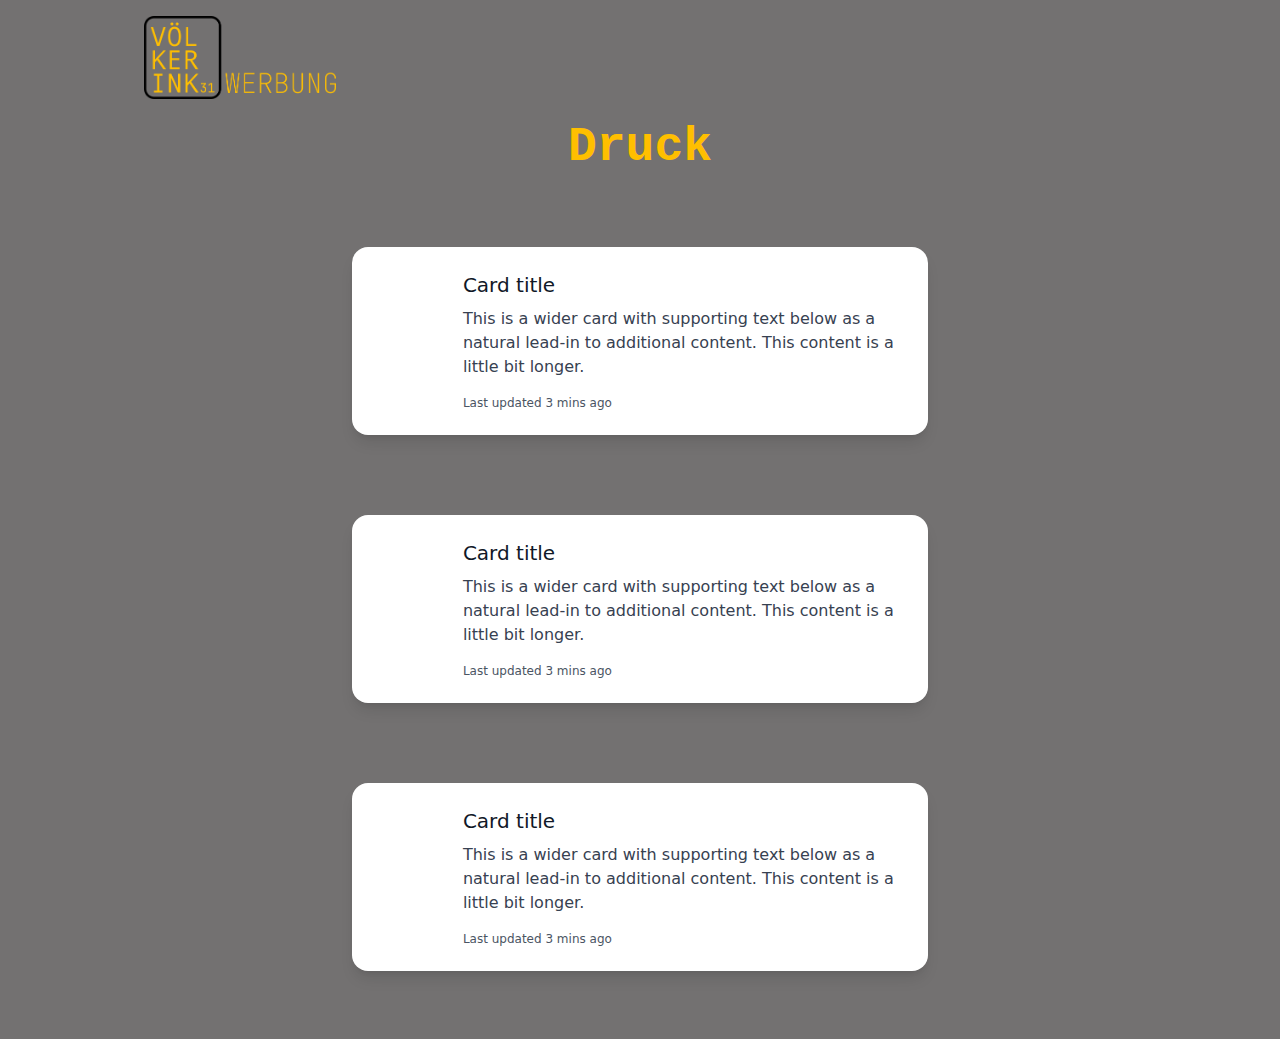
==== druck.html @ 5b6da989 "first stable version" ====
<!DOCTYPE html>
<html lang="de">
    <head>
        <meta charset="UTF-8">
        <meta name="viewport" content="width=device-width, initial-scale=1.0">
        <meta name="description" content="TODO">
        <link rel="stylesheet" href="styles/main.css">
        <title>Druck - Völkerink Werbung</title>
    </head>

    <body class="body">
        <!--Header Logo-->
        <div class="flex w-48">
            <a href="index.html"><img src="resources/logo.png"/></a>
        </div>

        <div class="py-6 top-0 left-1/2">
            <h2 class="subPageHeading">Druck</h2>
        </div>

        <!--Cards-->
        <div class="py-3">

            <div class="horizontelCardContainer">
                <div class="horizontelCard">
                    <img class="horizontelCardImg" src="https://mdbootstrap.com/wp-content/uploads/2020/06/vertical.jpg" alt="" />
                    <article class="horizontelCardTextContainer">
                        <h5 class="horizontelCardHeading">Card title</h5>
                        <p class="horizontelCardText">
                            This is a wider card with supporting text below as a natural lead-in to additional content. This content is a little bit longer.
                        </p>
                        <p class="text-gray-600 text-xs">Last updated 3 mins ago</p>
                  </article>
                </div>
            </div>

            <div class="horizontelCardContainer">
                <div class="horizontelCard">
                    <img class="horizontelCardImg" src="https://mdbootstrap.com/wp-content/uploads/2020/06/vertical.jpg" alt="" />
                    <article class="horizontelCardTextContainer">
                        <h5 class="horizontelCardHeading">Card title</h5>
                        <p class="horizontelCardText">
                            This is a wider card with supporting text below as a natural lead-in to additional content. This content is a little bit longer.
                        </p>
                        <p class="text-gray-600 text-xs">Last updated 3 mins ago</p>
                    </article>
                </div>
            </div>

            <div class="horizontelCardContainer">
                <div class="horizontelCard">
                    <img class="horizontelCardImg" src="https://mdbootstrap.com/wp-content/uploads/2020/06/vertical.jpg" alt="" />
                    <article class="horizontelCardTextContainer">
                        <h5 class="horizontelCardHeading">Card title</h5>
                        <p class="horizontelCardText">
                            This is a wider card with supporting text below as a natural lead-in to additional content. This content is a little bit longer.
                        </p>
                        <p class="text-gray-600 text-xs">Last updated 3 mins ago</p>
                  </article>
                </div>
            </div>
        </div>
        
    </body>
</html>
---- styles/main.css ----
/*
! tailwindcss v3.2.4 | MIT License | https://tailwindcss.com
*/

/*
1. Prevent padding and border from affecting element width. (https://github.com/mozdevs/cssremedy/issues/4)
2. Allow adding a border to an element by just adding a border-width. (https://github.com/tailwindcss/tailwindcss/pull/116)
*/

*,
::before,
::after {
  box-sizing: border-box;
  /* 1 */
  border-width: 0;
  /* 2 */
  border-style: solid;
  /* 2 */
  border-color: #e5e7eb;
  /* 2 */
}

::before,
::after {
  --tw-content: '';
}

/*
1. Use a consistent sensible line-height in all browsers.
2. Prevent adjustments of font size after orientation changes in iOS.
3. Use a more readable tab size.
4. Use the user's configured `sans` font-family by default.
5. Use the user's configured `sans` font-feature-settings by default.
*/

html {
  line-height: 1.5;
  /* 1 */
  -webkit-text-size-adjust: 100%;
  /* 2 */
  -moz-tab-size: 4;
  /* 3 */
  -o-tab-size: 4;
     tab-size: 4;
  /* 3 */
  font-family: ui-sans-serif, system-ui, -apple-system, BlinkMacSystemFont, "Segoe UI", Roboto, "Helvetica Neue", Arial, "Noto Sans", sans-serif, "Apple Color Emoji", "Segoe UI Emoji", "Segoe UI Symbol", "Noto Color Emoji";
  /* 4 */
  font-feature-settings: normal;
  /* 5 */
}

/*
1. Remove the margin in all browsers.
2. Inherit line-height from `html` so users can set them as a class directly on the `html` element.
*/

body {
  margin: 0;
  /* 1 */
  line-height: inherit;
  /* 2 */
}

/*
1. Add the correct height in Firefox.
2. Correct the inheritance of border color in Firefox. (https://bugzilla.mozilla.org/show_bug.cgi?id=190655)
3. Ensure horizontal rules are visible by default.
*/

hr {
  height: 0;
  /* 1 */
  color: inherit;
  /* 2 */
  border-top-width: 1px;
  /* 3 */
}

/*
Add the correct text decoration in Chrome, Edge, and Safari.
*/

abbr:where([title]) {
  -webkit-text-decoration: underline dotted;
          text-decoration: underline dotted;
}

/*
Remove the default font size and weight for headings.
*/

h1,
h2,
h3,
h4,
h5,
h6 {
  font-size: inherit;
  font-weight: inherit;
}

/*
Reset links to optimize for opt-in styling instead of opt-out.
*/

a {
  color: inherit;
  text-decoration: inherit;
}

/*
Add the correct font weight in Edge and Safari.
*/

b,
strong {
  font-weight: bolder;
}

/*
1. Use the user's configured `mono` font family by default.
2. Correct the odd `em` font sizing in all browsers.
*/

code,
kbd,
samp,
pre {
  font-family: ui-monospace, SFMono-Regular, Menlo, Monaco, Consolas, "Liberation Mono", "Courier New", monospace;
  /* 1 */
  font-size: 1em;
  /* 2 */
}

/*
Add the correct font size in all browsers.
*/

small {
  font-size: 80%;
}

/*
Prevent `sub` and `sup` elements from affecting the line height in all browsers.
*/

sub,
sup {
  font-size: 75%;
  line-height: 0;
  position: relative;
  vertical-align: baseline;
}

sub {
  bottom: -0.25em;
}

sup {
  top: -0.5em;
}

/*
1. Remove text indentation from table contents in Chrome and Safari. (https://bugs.chromium.org/p/chromium/issues/detail?id=999088, https://bugs.webkit.org/show_bug.cgi?id=201297)
2. Correct table border color inheritance in all Chrome and Safari. (https://bugs.chromium.org/p/chromium/issues/detail?id=935729, https://bugs.webkit.org/show_bug.cgi?id=195016)
3. Remove gaps between table borders by default.
*/

table {
  text-indent: 0;
  /* 1 */
  border-color: inherit;
  /* 2 */
  border-collapse: collapse;
  /* 3 */
}

/*
1. Change the font styles in all browsers.
2. Remove the margin in Firefox and Safari.
3. Remove default padding in all browsers.
*/

button,
input,
optgroup,
select,
textarea {
  font-family: inherit;
  /* 1 */
  font-size: 100%;
  /* 1 */
  font-weight: inherit;
  /* 1 */
  line-height: inherit;
  /* 1 */
  color: inherit;
  /* 1 */
  margin: 0;
  /* 2 */
  padding: 0;
  /* 3 */
}

/*
Remove the inheritance of text transform in Edge and Firefox.
*/

button,
select {
  text-transform: none;
}

/*
1. Correct the inability to style clickable types in iOS and Safari.
2. Remove default button styles.
*/

button,
[type='button'],
[type='reset'],
[type='submit'] {
  -webkit-appearance: button;
  /* 1 */
  background-color: transparent;
  /* 2 */
  background-image: none;
  /* 2 */
}

/*
Use the modern Firefox focus style for all focusable elements.
*/

:-moz-focusring {
  outline: auto;
}

/*
Remove the additional `:invalid` styles in Firefox. (https://github.com/mozilla/gecko-dev/blob/2f9eacd9d3d995c937b4251a5557d95d494c9be1/layout/style/res/forms.css#L728-L737)
*/

:-moz-ui-invalid {
  box-shadow: none;
}

/*
Add the correct vertical alignment in Chrome and Firefox.
*/

progress {
  vertical-align: baseline;
}

/*
Correct the cursor style of increment and decrement buttons in Safari.
*/

::-webkit-inner-spin-button,
::-webkit-outer-spin-button {
  height: auto;
}

/*
1. Correct the odd appearance in Chrome and Safari.
2. Correct the outline style in Safari.
*/

[type='search'] {
  -webkit-appearance: textfield;
  /* 1 */
  outline-offset: -2px;
  /* 2 */
}

/*
Remove the inner padding in Chrome and Safari on macOS.
*/

::-webkit-search-decoration {
  -webkit-appearance: none;
}

/*
1. Correct the inability to style clickable types in iOS and Safari.
2. Change font properties to `inherit` in Safari.
*/

::-webkit-file-upload-button {
  -webkit-appearance: button;
  /* 1 */
  font: inherit;
  /* 2 */
}

/*
Add the correct display in Chrome and Safari.
*/

summary {
  display: list-item;
}

/*
Removes the default spacing and border for appropriate elements.
*/

blockquote,
dl,
dd,
h1,
h2,
h3,
h4,
h5,
h6,
hr,
figure,
p,
pre {
  margin: 0;
}

fieldset {
  margin: 0;
  padding: 0;
}

legend {
  padding: 0;
}

ol,
ul,
menu {
  list-style: none;
  margin: 0;
  padding: 0;
}

/*
Prevent resizing textareas horizontally by default.
*/

textarea {
  resize: vertical;
}

/*
1. Reset the default placeholder opacity in Firefox. (https://github.com/tailwindlabs/tailwindcss/issues/3300)
2. Set the default placeholder color to the user's configured gray 400 color.
*/

input::-moz-placeholder, textarea::-moz-placeholder {
  opacity: 1;
  /* 1 */
  color: #9ca3af;
  /* 2 */
}

input::placeholder,
textarea::placeholder {
  opacity: 1;
  /* 1 */
  color: #9ca3af;
  /* 2 */
}

/*
Set the default cursor for buttons.
*/

button,
[role="button"] {
  cursor: pointer;
}

/*
Make sure disabled buttons don't get the pointer cursor.
*/

:disabled {
  cursor: default;
}

/*
1. Make replaced elements `display: block` by default. (https://github.com/mozdevs/cssremedy/issues/14)
2. Add `vertical-align: middle` to align replaced elements more sensibly by default. (https://github.com/jensimmons/cssremedy/issues/14#issuecomment-634934210)
   This can trigger a poorly considered lint error in some tools but is included by design.
*/

img,
svg,
video,
canvas,
audio,
iframe,
embed,
object {
  display: block;
  /* 1 */
  vertical-align: middle;
  /* 2 */
}

/*
Constrain images and videos to the parent width and preserve their intrinsic aspect ratio. (https://github.com/mozdevs/cssremedy/issues/14)
*/

img,
video {
  max-width: 100%;
  height: auto;
}

/* Make elements with the HTML hidden attribute stay hidden by default */

[hidden] {
  display: none;
}

*, ::before, ::after {
  --tw-border-spacing-x: 0;
  --tw-border-spacing-y: 0;
  --tw-translate-x: 0;
  --tw-translate-y: 0;
  --tw-rotate: 0;
  --tw-skew-x: 0;
  --tw-skew-y: 0;
  --tw-scale-x: 1;
  --tw-scale-y: 1;
  --tw-pan-x:  ;
  --tw-pan-y:  ;
  --tw-pinch-zoom:  ;
  --tw-scroll-snap-strictness: proximity;
  --tw-ordinal:  ;
  --tw-slashed-zero:  ;
  --tw-numeric-figure:  ;
  --tw-numeric-spacing:  ;
  --tw-numeric-fraction:  ;
  --tw-ring-inset:  ;
  --tw-ring-offset-width: 0px;
  --tw-ring-offset-color: #fff;
  --tw-ring-color: rgb(59 130 246 / 0.5);
  --tw-ring-offset-shadow: 0 0 #0000;
  --tw-ring-shadow: 0 0 #0000;
  --tw-shadow: 0 0 #0000;
  --tw-shadow-colored: 0 0 #0000;
  --tw-blur:  ;
  --tw-brightness:  ;
  --tw-contrast:  ;
  --tw-grayscale:  ;
  --tw-hue-rotate:  ;
  --tw-invert:  ;
  --tw-saturate:  ;
  --tw-sepia:  ;
  --tw-drop-shadow:  ;
  --tw-backdrop-blur:  ;
  --tw-backdrop-brightness:  ;
  --tw-backdrop-contrast:  ;
  --tw-backdrop-grayscale:  ;
  --tw-backdrop-hue-rotate:  ;
  --tw-backdrop-invert:  ;
  --tw-backdrop-opacity:  ;
  --tw-backdrop-saturate:  ;
  --tw-backdrop-sepia:  ;
}

::backdrop {
  --tw-border-spacing-x: 0;
  --tw-border-spacing-y: 0;
  --tw-translate-x: 0;
  --tw-translate-y: 0;
  --tw-rotate: 0;
  --tw-skew-x: 0;
  --tw-skew-y: 0;
  --tw-scale-x: 1;
  --tw-scale-y: 1;
  --tw-pan-x:  ;
  --tw-pan-y:  ;
  --tw-pinch-zoom:  ;
  --tw-scroll-snap-strictness: proximity;
  --tw-ordinal:  ;
  --tw-slashed-zero:  ;
  --tw-numeric-figure:  ;
  --tw-numeric-spacing:  ;
  --tw-numeric-fraction:  ;
  --tw-ring-inset:  ;
  --tw-ring-offset-width: 0px;
  --tw-ring-offset-color: #fff;
  --tw-ring-color: rgb(59 130 246 / 0.5);
  --tw-ring-offset-shadow: 0 0 #0000;
  --tw-ring-shadow: 0 0 #0000;
  --tw-shadow: 0 0 #0000;
  --tw-shadow-colored: 0 0 #0000;
  --tw-blur:  ;
  --tw-brightness:  ;
  --tw-contrast:  ;
  --tw-grayscale:  ;
  --tw-hue-rotate:  ;
  --tw-invert:  ;
  --tw-saturate:  ;
  --tw-sepia:  ;
  --tw-drop-shadow:  ;
  --tw-backdrop-blur:  ;
  --tw-backdrop-brightness:  ;
  --tw-backdrop-contrast:  ;
  --tw-backdrop-grayscale:  ;
  --tw-backdrop-hue-rotate:  ;
  --tw-backdrop-invert:  ;
  --tw-backdrop-opacity:  ;
  --tw-backdrop-saturate:  ;
  --tw-backdrop-sepia:  ;
}

.body {
  width: 100%;
  margin-right: auto;
  margin-left: auto;
}

@media (min-width: 640px) {
  .body {
    max-width: 640px;
  }
}

@media (min-width: 768px) {
  .body {
    max-width: 768px;
  }
}

@media (min-width: 1024px) {
  .body {
    max-width: 1024px;
  }
}

@media (min-width: 1280px) {
  .body {
    max-width: 1280px;
  }
}

@media (min-width: 1536px) {
  .body {
    max-width: 1536px;
  }
}

.body {
  margin-left: auto;
  margin-right: auto;
  max-width: 64rem;
  --tw-bg-opacity: 1;
  background-color: rgb(115 113 113 / var(--tw-bg-opacity));
  padding: 1rem;
}

.card {
  max-width: 24rem;
  overflow: hidden;
  border-radius: 1rem;
  --tw-bg-opacity: 1;
  background-color: rgb(255 255 255 / var(--tw-bg-opacity));
  --tw-shadow: 0 10px 15px -3px rgb(0 0 0 / 0.1), 0 4px 6px -4px rgb(0 0 0 / 0.1);
  --tw-shadow-colored: 0 10px 15px -3px var(--tw-shadow-color), 0 4px 6px -4px var(--tw-shadow-color);
  box-shadow: var(--tw-ring-offset-shadow, 0 0 #0000), var(--tw-ring-shadow, 0 0 #0000), var(--tw-shadow);
  transition-property: all;
  transition-duration: 300ms;
  transition-timing-function: cubic-bezier(0.4, 0, 0.2, 1);
}

.card:hover {
  border-radius: 1.5rem;
}

.horizontelCard {
  display: flex;
  max-width: 24rem;
  flex-direction: column;
  overflow: hidden;
  border-radius: 1rem;
  --tw-bg-opacity: 1;
  background-color: rgb(255 255 255 / var(--tw-bg-opacity));
  --tw-shadow: 0 10px 15px -3px rgb(0 0 0 / 0.1), 0 4px 6px -4px rgb(0 0 0 / 0.1);
  --tw-shadow-colored: 0 10px 15px -3px var(--tw-shadow-color), 0 4px 6px -4px var(--tw-shadow-color);
  box-shadow: var(--tw-ring-offset-shadow, 0 0 #0000), var(--tw-ring-shadow, 0 0 #0000), var(--tw-shadow);
  transition-property: all;
  transition-duration: 700ms;
  transition-timing-function: cubic-bezier(0.4, 0, 0.2, 1);
}

.horizontelCard:hover {
  border-radius: 1.5rem;
}

@media (min-width: 768px) {
  .horizontelCard {
    max-width: 36rem;
    flex-direction: row;
  }
}

.horizontelCardContainer {
  display: flex;
  justify-content: center;
  padding-top: 2.5rem;
  padding-bottom: 2.5rem;
  transition-property: all;
  transition-duration: 700ms;
  transition-timing-function: cubic-bezier(0.4, 0, 0.2, 1);
}

.horizontelCardContainer:hover {
  --tw-scale-x: 1.05;
  --tw-scale-y: 1.05;
  transform: translate(var(--tw-translate-x), var(--tw-translate-y)) rotate(var(--tw-rotate)) skewX(var(--tw-skew-x)) skewY(var(--tw-skew-y)) scaleX(var(--tw-scale-x)) scaleY(var(--tw-scale-y));
}

.horizontelCardImg {
  height: 24rem;
  width: 100%;
  border-top-left-radius: 0.5rem;
  border-top-right-radius: 0.5rem;
  -o-object-fit: cover;
     object-fit: cover;
}

@media (min-width: 768px) {
  .horizontelCardImg {
    height: auto;
    width: 12rem;
    border-radius: 0px;
    border-top-left-radius: 0.5rem;
    border-bottom-left-radius: 0.5rem;
  }
}

.horizontelCardTextContainer {
  display: flex;
  flex-direction: column;
  justify-content: flex-start;
  padding: 1.5rem;
}

.horizontelCardText {
  margin-bottom: 1rem;
  font-size: 1rem;
  line-height: 1.5rem;
  --tw-text-opacity: 1;
  color: rgb(55 65 81 / var(--tw-text-opacity));
}

.horizontelCardHeading {
  margin-bottom: 0.5rem;
  font-size: 1.25rem;
  line-height: 1.75rem;
  font-weight: 500;
  --tw-text-opacity: 1;
  color: rgb(17 24 39 / var(--tw-text-opacity));
}

.button {
  display: inline-block;
  border-radius: 0.25rem;
  --tw-bg-opacity: 1;
  background-color: rgb(255 191 0 / var(--tw-bg-opacity));
  padding-left: 1.5rem;
  padding-right: 1.5rem;
  padding-top: 0.625rem;
  padding-bottom: 0.625rem;
  font-size: 0.75rem;
  line-height: 1rem;
  font-weight: 500;
  text-transform: uppercase;
  line-height: 1.25;
  --tw-text-opacity: 1;
  color: rgb(55 65 81 / var(--tw-text-opacity));
  --tw-shadow: 0 4px 6px -1px rgb(0 0 0 / 0.1), 0 2px 4px -2px rgb(0 0 0 / 0.1);
  --tw-shadow-colored: 0 4px 6px -1px var(--tw-shadow-color), 0 2px 4px -2px var(--tw-shadow-color);
  box-shadow: var(--tw-ring-offset-shadow, 0 0 #0000), var(--tw-ring-shadow, 0 0 #0000), var(--tw-shadow);
  transition-property: all;
  transition-duration: 150ms;
  transition-timing-function: cubic-bezier(0.4, 0, 0.2, 1);
}

.button:hover {
  --tw-bg-opacity: 1;
  background-color: rgb(202 138 4 / var(--tw-bg-opacity));
  --tw-shadow: 0 10px 15px -3px rgb(0 0 0 / 0.1), 0 4px 6px -4px rgb(0 0 0 / 0.1);
  --tw-shadow-colored: 0 10px 15px -3px var(--tw-shadow-color), 0 4px 6px -4px var(--tw-shadow-color);
  box-shadow: var(--tw-ring-offset-shadow, 0 0 #0000), var(--tw-ring-shadow, 0 0 #0000), var(--tw-shadow);
}

.button:focus {
  --tw-bg-opacity: 1;
  background-color: rgb(133 77 14 / var(--tw-bg-opacity));
  --tw-shadow: 0 10px 15px -3px rgb(0 0 0 / 0.1), 0 4px 6px -4px rgb(0 0 0 / 0.1);
  --tw-shadow-colored: 0 10px 15px -3px var(--tw-shadow-color), 0 4px 6px -4px var(--tw-shadow-color);
  box-shadow: var(--tw-ring-offset-shadow, 0 0 #0000), var(--tw-ring-shadow, 0 0 #0000), var(--tw-shadow);
  outline: 2px solid transparent;
  outline-offset: 2px;
  --tw-ring-offset-shadow: var(--tw-ring-inset) 0 0 0 var(--tw-ring-offset-width) var(--tw-ring-offset-color);
  --tw-ring-shadow: var(--tw-ring-inset) 0 0 0 calc(0px + var(--tw-ring-offset-width)) var(--tw-ring-color);
  box-shadow: var(--tw-ring-offset-shadow), var(--tw-ring-shadow), var(--tw-shadow, 0 0 #0000);
}

.button:active {
  --tw-bg-opacity: 1;
  background-color: rgb(113 63 18 / var(--tw-bg-opacity));
  --tw-shadow: 0 10px 15px -3px rgb(0 0 0 / 0.1), 0 4px 6px -4px rgb(0 0 0 / 0.1);
  --tw-shadow-colored: 0 10px 15px -3px var(--tw-shadow-color), 0 4px 6px -4px var(--tw-shadow-color);
  box-shadow: var(--tw-ring-offset-shadow, 0 0 #0000), var(--tw-ring-shadow, 0 0 #0000), var(--tw-shadow);
}

.img {
  --tw-scale-x: 1;
  --tw-scale-y: 1;
  transform: translate(var(--tw-translate-x), var(--tw-translate-y)) rotate(var(--tw-rotate)) skewX(var(--tw-skew-x)) skewY(var(--tw-skew-y)) scaleX(var(--tw-scale-x)) scaleY(var(--tw-scale-y));
  border-radius: 0.75rem;
  --tw-shadow: 0 10px 15px -3px rgb(0 0 0 / 0.1), 0 4px 6px -4px rgb(0 0 0 / 0.1);
  --tw-shadow-colored: 0 10px 15px -3px var(--tw-shadow-color), 0 4px 6px -4px var(--tw-shadow-color);
  box-shadow: var(--tw-ring-offset-shadow, 0 0 #0000), var(--tw-ring-shadow, 0 0 #0000), var(--tw-shadow);
  transition-property: all;
  transition-duration: 300ms;
  transition-timing-function: cubic-bezier(0.4, 0, 0.2, 1);
}

.heading {
  margin-bottom: 0.5rem;
  font-size: 1.25rem;
  line-height: 1.75rem;
  font-weight: 500;
  --tw-text-opacity: 1;
  color: rgb(17 24 39 / var(--tw-text-opacity));
  transition-property: all;
  transition-duration: 150ms;
  transition-timing-function: cubic-bezier(0.4, 0, 0.2, 1);
}

.subPageHeading {
  text-align: center;
  font-family: ui-monospace, SFMono-Regular, Menlo, Monaco, Consolas, "Liberation Mono", "Courier New", monospace;
  font-size: 1.875rem;
  line-height: 2.25rem;
  font-weight: 800;
  --tw-text-opacity: 1;
  color: rgb(255 191 0 / var(--tw-text-opacity));
}

@media (min-width: 640px) {
  .subPageHeading {
    font-size: 3rem;
    line-height: 1;
  }
}

.top-0 {
  top: 0px;
}

.left-1\/2 {
  left: 50%;
}

.m-auto {
  margin: auto;
}

.mb-4 {
  margin-bottom: 1rem;
}

.mb-2 {
  margin-bottom: 0.5rem;
}

.flex {
  display: flex;
}

.max-h-12 {
  max-height: 3rem;
}

.w-48 {
  width: 12rem;
}

.max-w-full {
  max-width: 100%;
}

.basis-1\/2 {
  flex-basis: 50%;
}

.flex-col {
  flex-direction: column;
}

.items-center {
  align-items: center;
}

.justify-center {
  justify-content: center;
}

.border-t-2 {
  border-top-width: 2px;
}

.border-t-yellow-500 {
  --tw-border-opacity: 1;
  border-top-color: rgb(234 179 8 / var(--tw-border-opacity));
}

.p-6 {
  padding: 1.5rem;
}

.py-6 {
  padding-top: 1.5rem;
  padding-bottom: 1.5rem;
}

.py-3 {
  padding-top: 0.75rem;
  padding-bottom: 0.75rem;
}

.py-10 {
  padding-top: 2.5rem;
  padding-bottom: 2.5rem;
}

.px-2 {
  padding-left: 0.5rem;
  padding-right: 0.5rem;
}

.py-8 {
  padding-top: 2rem;
  padding-bottom: 2rem;
}

.text-xs {
  font-size: 0.75rem;
  line-height: 1rem;
}

.text-base {
  font-size: 1rem;
  line-height: 1.5rem;
}

.text-xl {
  font-size: 1.25rem;
  line-height: 1.75rem;
}

.text-lg {
  font-size: 1.125rem;
  line-height: 1.75rem;
}

.font-medium {
  font-weight: 500;
}

.text-gray-600 {
  --tw-text-opacity: 1;
  color: rgb(75 85 99 / var(--tw-text-opacity));
}

.text-gray-700 {
  --tw-text-opacity: 1;
  color: rgb(55 65 81 / var(--tw-text-opacity));
}

.text-gray-900 {
  --tw-text-opacity: 1;
  color: rgb(17 24 39 / var(--tw-text-opacity));
}

.text-accent {
  --tw-text-opacity: 1;
  color: rgb(255 191 0 / var(--tw-text-opacity));
}

.text-stone-400 {
  --tw-text-opacity: 1;
  color: rgb(168 162 158 / var(--tw-text-opacity));
}

.underline {
  text-decoration-line: underline;
}

.hover\:text-yellow-600:hover {
  --tw-text-opacity: 1;
  color: rgb(202 138 4 / var(--tw-text-opacity));
}

.group:hover .group-hover\:rounded-none {
  border-radius: 0px;
}

.group:hover .group-hover\:px-7 {
  padding-left: 1.75rem;
  padding-right: 1.75rem;
}

.group:hover .group-hover\:shadow-none {
  --tw-shadow: 0 0 #0000;
  --tw-shadow-colored: 0 0 #0000;
  box-shadow: var(--tw-ring-offset-shadow, 0 0 #0000), var(--tw-ring-shadow, 0 0 #0000), var(--tw-shadow);
}

@media (min-width: 640px) {
  .sm\:flex-row {
    flex-direction: row;
  }

  .sm\:py-0 {
    padding-top: 0px;
    padding-bottom: 0px;
  }
}
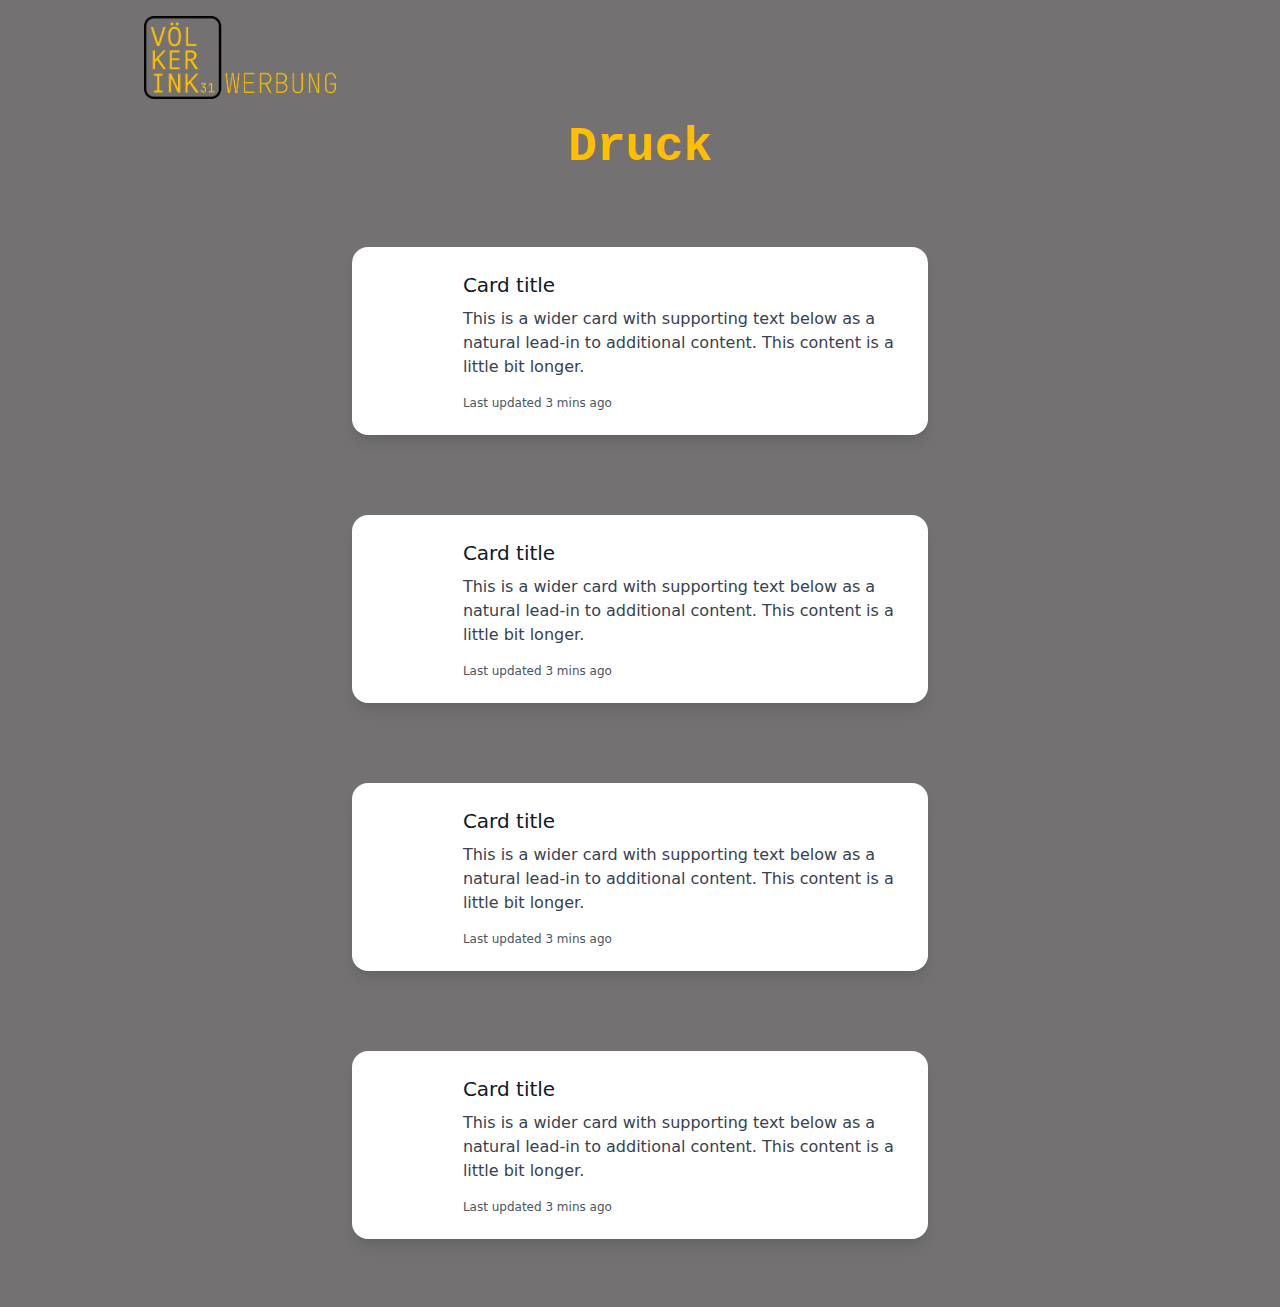
==== commit 5a0a0413: "update imgs und texte + entfernen animation" ====
--- a/druck.html
+++ b/druck.html
@@ -23,7 +23,7 @@
 
             <div class="horizontelCardContainer">
                 <div class="horizontelCard">
-                    <img class="horizontelCardImg" src="https://mdbootstrap.com/wp-content/uploads/2020/06/vertical.jpg" alt="" />
+                    <img class="horizontelCardImg" src="./resources/shirt.jpg" alt="" />
                     <article class="horizontelCardTextContainer">
                         <h5 class="horizontelCardHeading">Card title</h5>
                         <p class="horizontelCardText">
@@ -36,7 +36,7 @@
 
             <div class="horizontelCardContainer">
                 <div class="horizontelCard">
-                    <img class="horizontelCardImg" src="https://mdbootstrap.com/wp-content/uploads/2020/06/vertical.jpg" alt="" />
+                    <img class="horizontelCardImg" src="./resources/Spannrahmen.jpg" alt="" />
                     <article class="horizontelCardTextContainer">
                         <h5 class="horizontelCardHeading">Card title</h5>
                         <p class="horizontelCardText">
@@ -49,7 +49,20 @@
 
             <div class="horizontelCardContainer">
                 <div class="horizontelCard">
-                    <img class="horizontelCardImg" src="https://mdbootstrap.com/wp-content/uploads/2020/06/vertical.jpg" alt="" />
+                    <img class="horizontelCardImg" src="./resources/tasse.jpg" alt="" />
+                    <article class="horizontelCardTextContainer">
+                        <h5 class="horizontelCardHeading">Card title</h5>
+                        <p class="horizontelCardText">
+                            This is a wider card with supporting text below as a natural lead-in to additional content. This content is a little bit longer.
+                        </p>
+                        <p class="text-gray-600 text-xs">Last updated 3 mins ago</p>
+                  </article>
+                </div>
+            </div>
+
+            <div class="horizontelCardContainer">
+                <div class="horizontelCard">
+                    <img class="horizontelCardImg" src="./resources/baumann.jpg" alt="" />
                     <article class="horizontelCardTextContainer">
                         <h5 class="horizontelCardHeading">Card title</h5>
                         <p class="horizontelCardText">
--- a/styles/main.css
+++ b/styles/main.css
@@ -608,15 +608,6 @@
   justify-content: center;
   padding-top: 2.5rem;
   padding-bottom: 2.5rem;
-  transition-property: all;
-  transition-duration: 700ms;
-  transition-timing-function: cubic-bezier(0.4, 0, 0.2, 1);
-}
-
-.horizontelCardContainer:hover {
-  --tw-scale-x: 1.05;
-  --tw-scale-y: 1.05;
-  transform: translate(var(--tw-translate-x), var(--tw-translate-y)) rotate(var(--tw-rotate)) skewX(var(--tw-skew-x)) skewY(var(--tw-skew-y)) scaleX(var(--tw-scale-x)) scaleY(var(--tw-scale-y));
 }
 
 .horizontelCardImg {
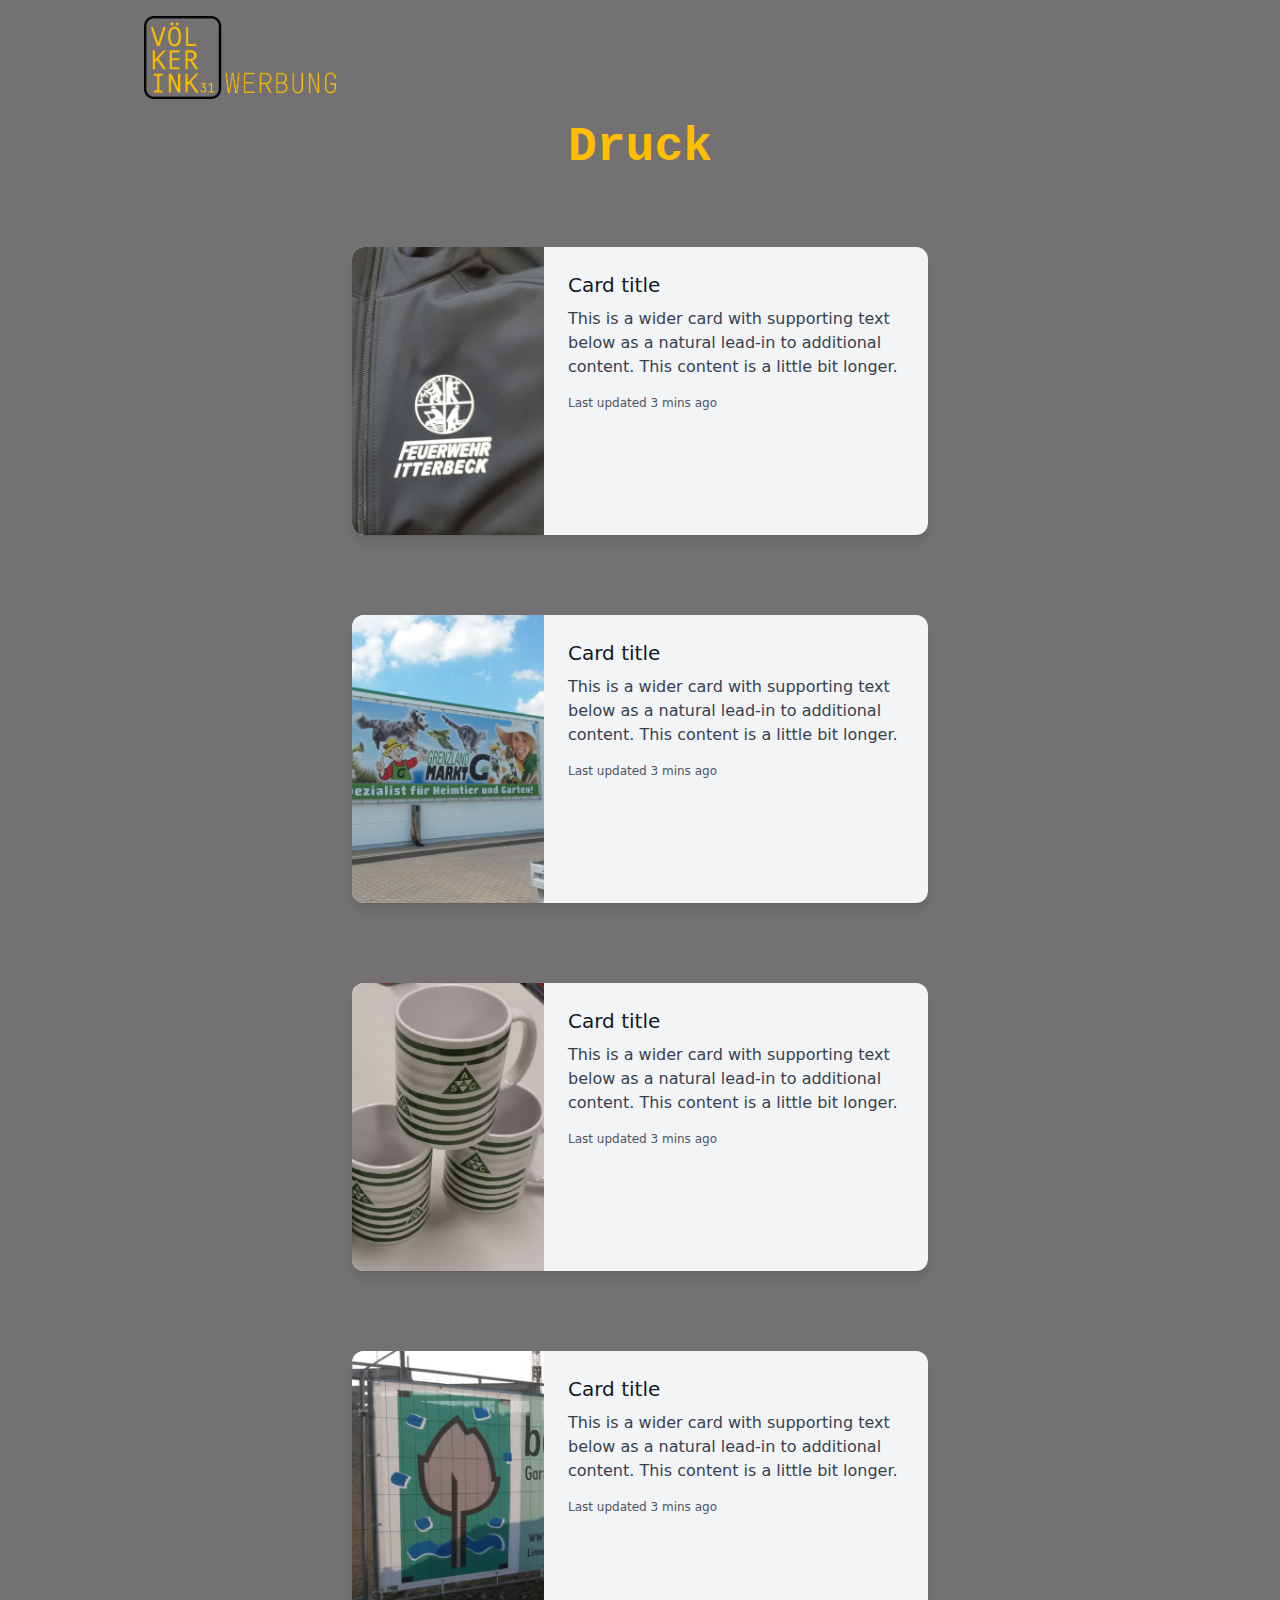
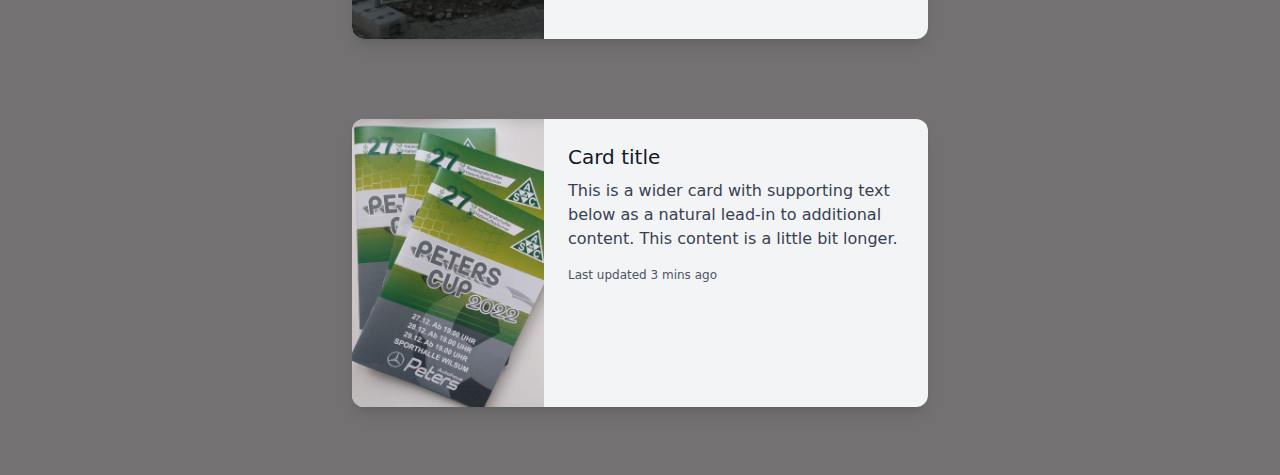
==== commit 6c304209: "add bilder update hover" ====
--- a/druck.html
+++ b/druck.html
@@ -72,7 +72,19 @@
                   </article>
                 </div>
             </div>
+
+            <div class="horizontelCardContainer">
+                <div class="horizontelCard">
+                    <img class="horizontelCardImg" src="./resources/broschuere.jpg" alt="" />
+                    <article class="horizontelCardTextContainer">
+                        <h5 class="horizontelCardHeading">Card title</h5>
+                        <p class="horizontelCardText">
+                            This is a wider card with supporting text below as a natural lead-in to additional content. This content is a little bit longer.
+                        </p>
+                        <p class="text-gray-600 text-xs">Last updated 3 mins ago</p>
+                  </article>
+                </div>
+            </div>
         </div>
-        
     </body>
 </html>--- a/styles/main.css
+++ b/styles/main.css
@@ -581,9 +581,9 @@
   max-width: 24rem;
   flex-direction: column;
   overflow: hidden;
-  border-radius: 1rem;
+  border-radius: 0.75rem;
   --tw-bg-opacity: 1;
-  background-color: rgb(255 255 255 / var(--tw-bg-opacity));
+  background-color: rgb(243 244 246 / var(--tw-bg-opacity));
   --tw-shadow: 0 10px 15px -3px rgb(0 0 0 / 0.1), 0 4px 6px -4px rgb(0 0 0 / 0.1);
   --tw-shadow-colored: 0 10px 15px -3px var(--tw-shadow-color), 0 4px 6px -4px var(--tw-shadow-color);
   box-shadow: var(--tw-ring-offset-shadow, 0 0 #0000), var(--tw-ring-shadow, 0 0 #0000), var(--tw-shadow);
@@ -594,6 +594,8 @@
 
 .horizontelCard:hover {
   border-radius: 1.5rem;
+  --tw-bg-opacity: 1;
+  background-color: rgb(255 255 255 / var(--tw-bg-opacity));
 }
 
 @media (min-width: 768px) {
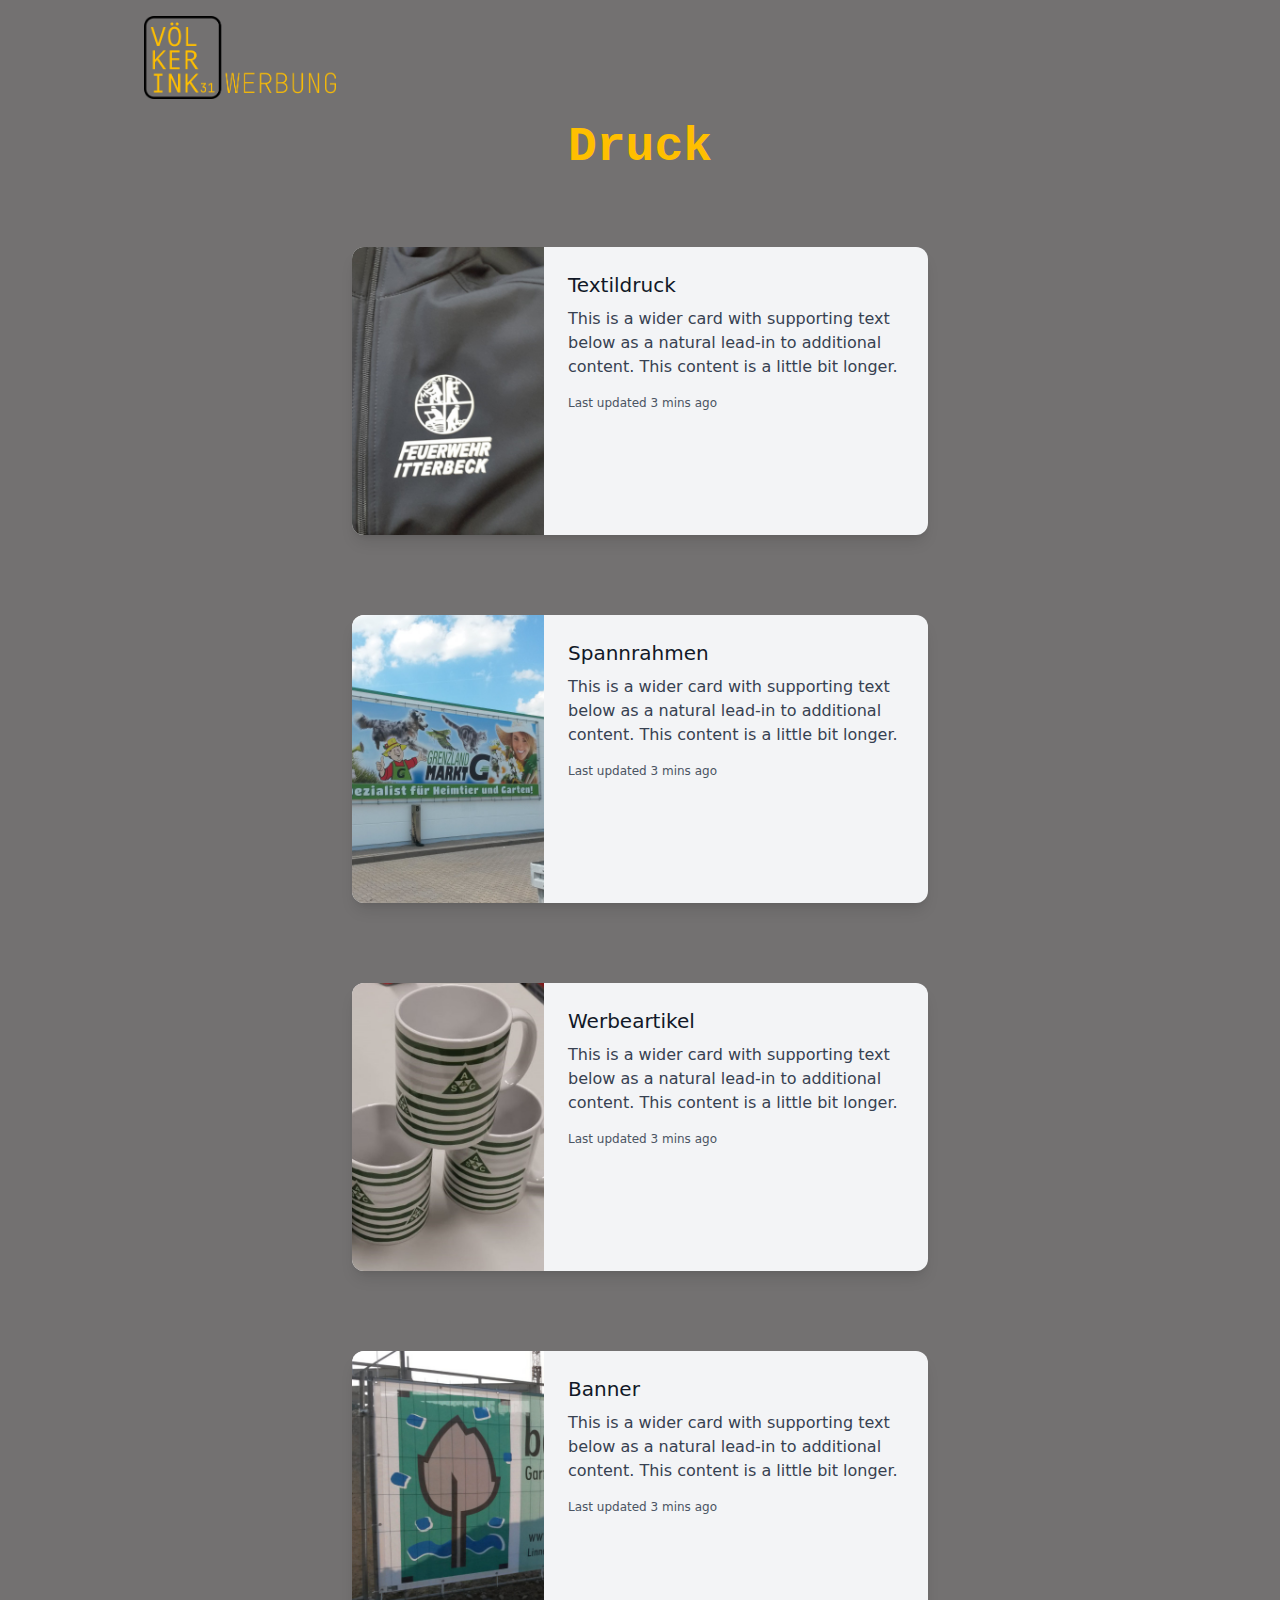
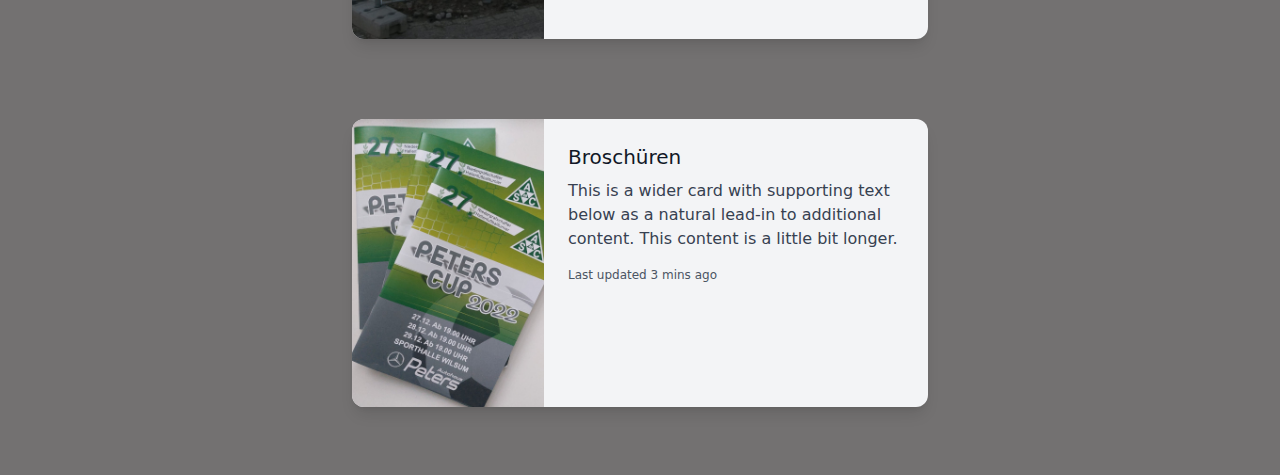
==== commit 4cdb17a4: "update Überschriften" ====
--- a/druck.html
+++ b/druck.html
@@ -25,7 +25,7 @@
                 <div class="horizontelCard">
                     <img class="horizontelCardImg" src="./resources/shirt.jpg" alt="" />
                     <article class="horizontelCardTextContainer">
-                        <h5 class="horizontelCardHeading">Card title</h5>
+                        <h5 class="horizontelCardHeading">Textildruck</h5>
                         <p class="horizontelCardText">
                             This is a wider card with supporting text below as a natural lead-in to additional content. This content is a little bit longer.
                         </p>
@@ -38,7 +38,7 @@
                 <div class="horizontelCard">
                     <img class="horizontelCardImg" src="./resources/Spannrahmen.jpg" alt="" />
                     <article class="horizontelCardTextContainer">
-                        <h5 class="horizontelCardHeading">Card title</h5>
+                        <h5 class="horizontelCardHeading">Spannrahmen</h5>
                         <p class="horizontelCardText">
                             This is a wider card with supporting text below as a natural lead-in to additional content. This content is a little bit longer.
                         </p>
@@ -51,7 +51,7 @@
                 <div class="horizontelCard">
                     <img class="horizontelCardImg" src="./resources/tasse.jpg" alt="" />
                     <article class="horizontelCardTextContainer">
-                        <h5 class="horizontelCardHeading">Card title</h5>
+                        <h5 class="horizontelCardHeading">Werbeartikel</h5>
                         <p class="horizontelCardText">
                             This is a wider card with supporting text below as a natural lead-in to additional content. This content is a little bit longer.
                         </p>
@@ -64,7 +64,7 @@
                 <div class="horizontelCard">
                     <img class="horizontelCardImg" src="./resources/baumann.jpg" alt="" />
                     <article class="horizontelCardTextContainer">
-                        <h5 class="horizontelCardHeading">Card title</h5>
+                        <h5 class="horizontelCardHeading">Banner</h5>
                         <p class="horizontelCardText">
                             This is a wider card with supporting text below as a natural lead-in to additional content. This content is a little bit longer.
                         </p>
@@ -77,7 +77,7 @@
                 <div class="horizontelCard">
                     <img class="horizontelCardImg" src="./resources/broschuere.jpg" alt="" />
                     <article class="horizontelCardTextContainer">
-                        <h5 class="horizontelCardHeading">Card title</h5>
+                        <h5 class="horizontelCardHeading">Broschüren</h5>
                         <p class="horizontelCardText">
                             This is a wider card with supporting text below as a natural lead-in to additional content. This content is a little bit longer.
                         </p>
